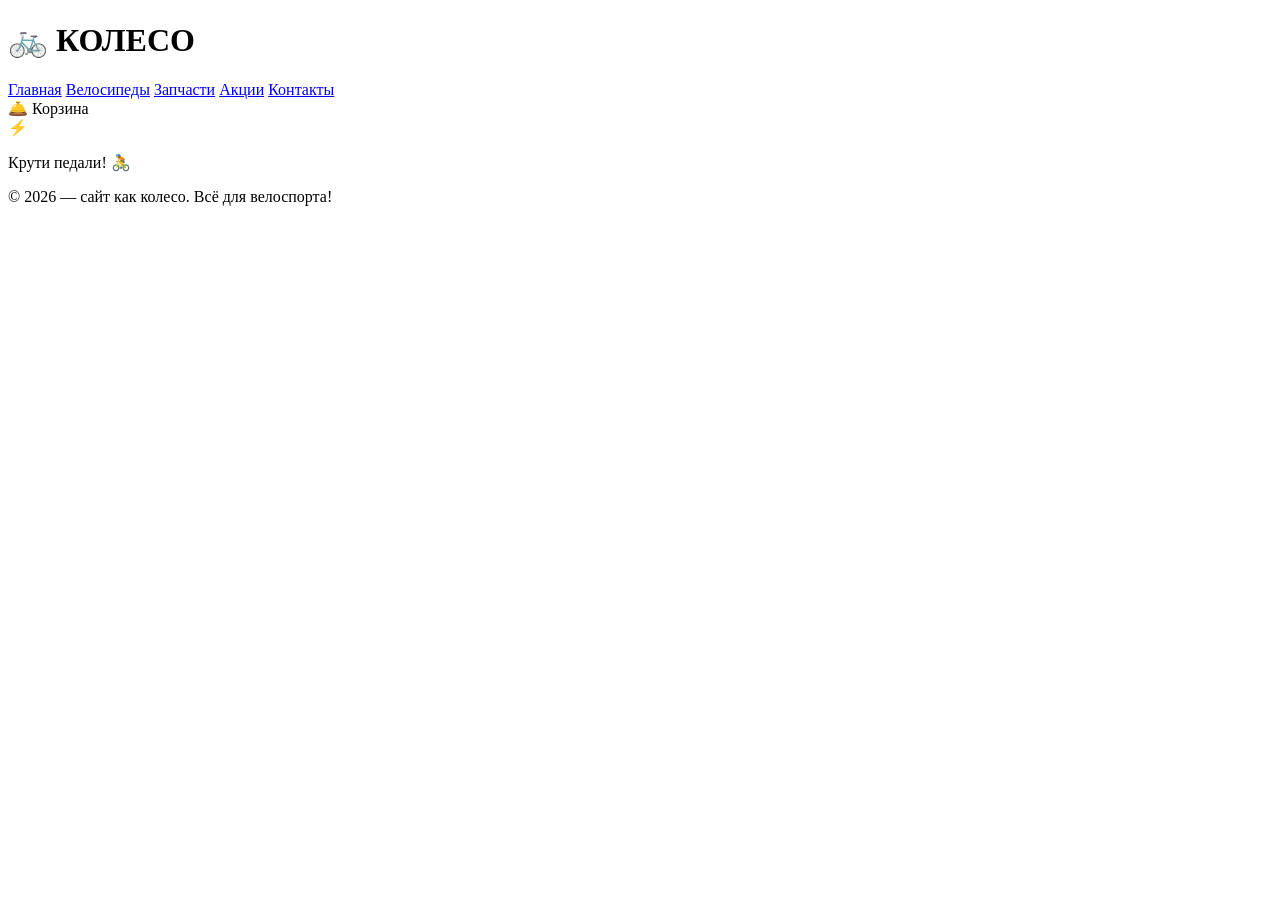
==== index.html @ 3a51c3da "Create index.html" ====
<!DOCTYPE html>
<html lang="ru">
<head>
    <meta charset="UTF-8" />
    <meta name="viewport" content="width=device-width, initial-scale=1.0" />
    <title>Колесо — велосипедный магазин</title>
    <link rel="stylesheet" href="style.css" />
</head>
<body>
    <div class="bike-frame">
        <div class="frame-content">
            <!-- Руль / навигация -->
            <header class="handlebar">
                <h1 class="brand">🚲 КОЛЕСО</h1>
                <nav class="nav-spokes">
                    <a href="#">Главная</a>
                    <a href="#">Велосипеды</a>
                    <a href="#">Запчасти</a>
                    <a href="#">Акции</a>
                    <a href="#">Контакты</a>
                </nav>
                <div class="cart-bell">🛎️ Корзина</div>
            </header>

            <!-- Витрина: колесо + товары -->
            <section class="wheel-showcase">
                <div class="wheel-visual">
                    <div class="tire">
                        <div class="rim">
                            <div class="hub">⚡</div>
                            <div class="spoke s1"></div>
                            <div class="spoke s2"></div>
                            <div class="spoke s3"></div>
                            <div class="spoke s4"></div>
                            <div class="spoke s5"></div>
                            <div class="spoke s6"></div>
                            <div class="spoke s7"></div>
                            <div class="spoke s8"></div>
                        </div>
                    </div>
                    <p class="wheel-hint">Крути педали! 🚴</p>
                </div>

                <div class="product-list" id="productList">
                    <!-- Товары загружаются из JS -->
                </div>
            </section>

            <!-- Педали / футер -->
            <footer class="pedal">
                <p>© 2026 — сайт как колесо. Всё для велоспорта!</p>
            </footer>
        </div>
    </div>

    <script src="script.js"></script>
</body>
</html>
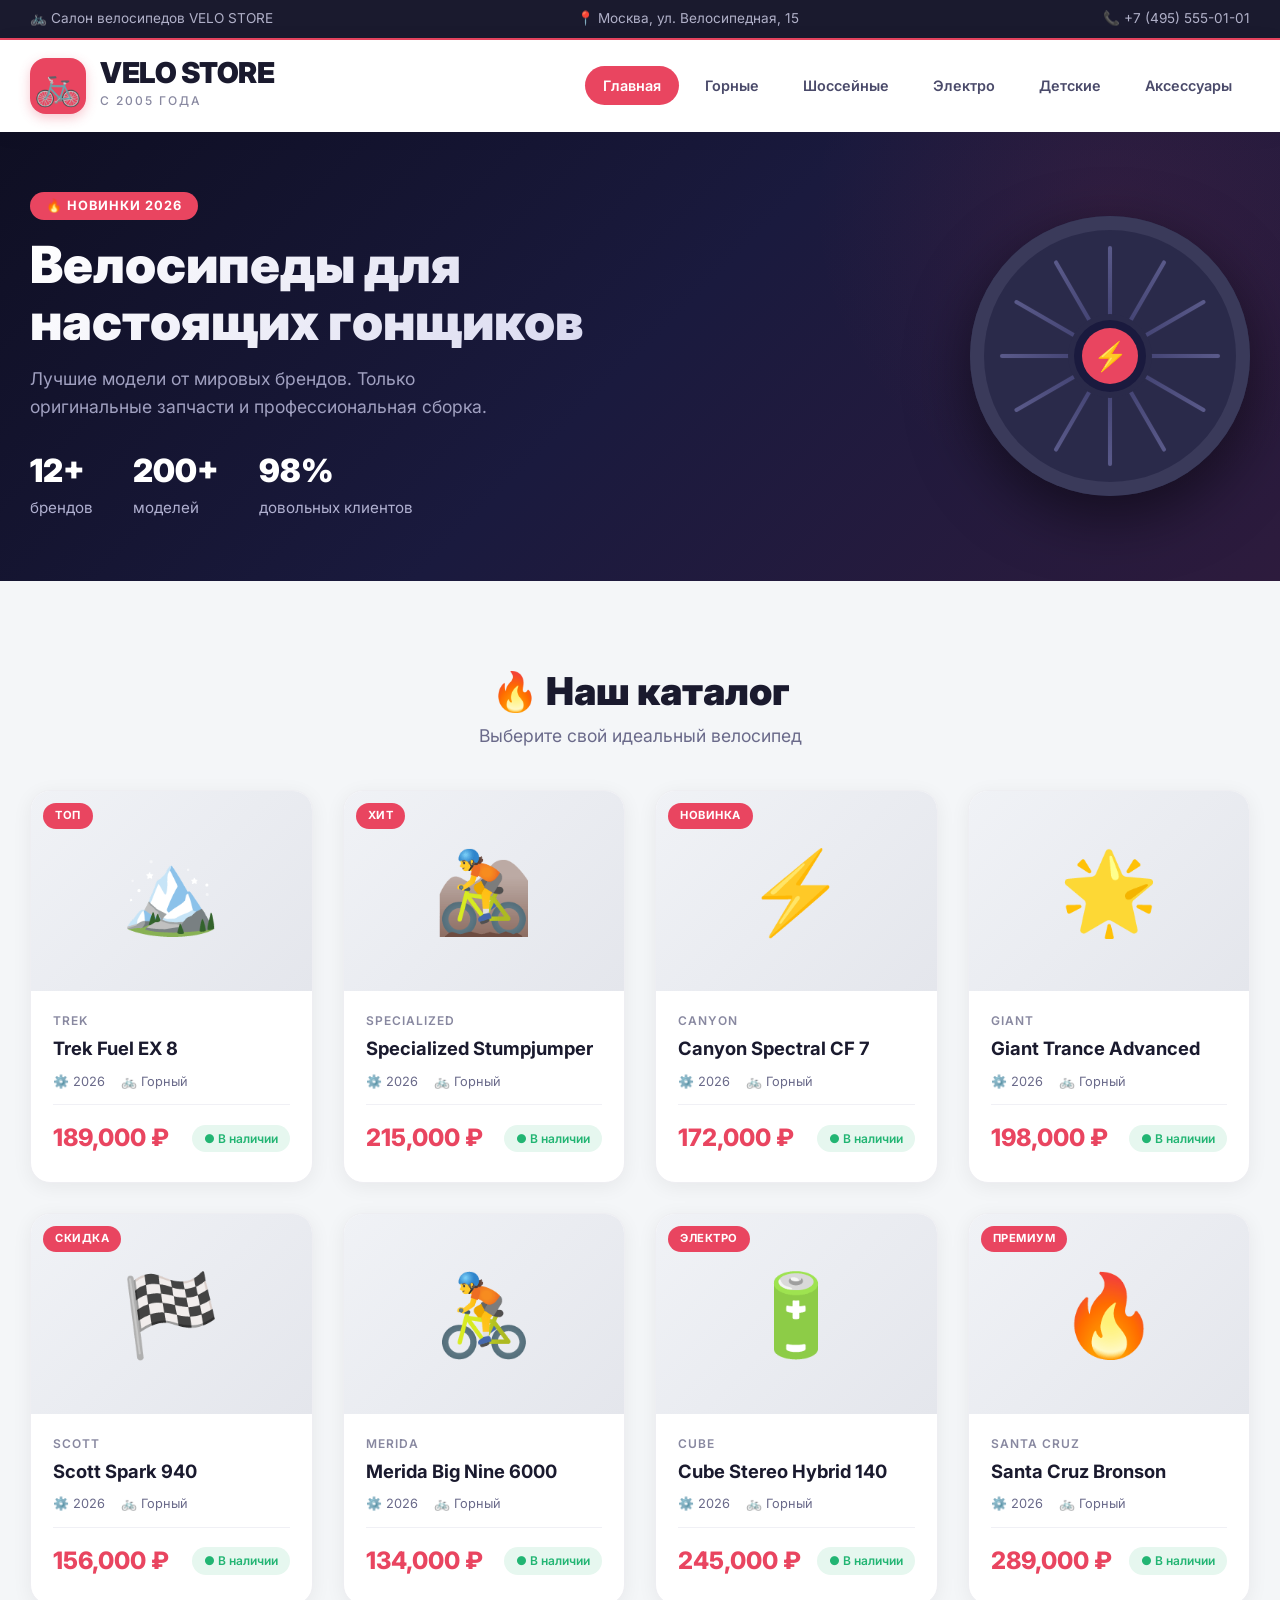
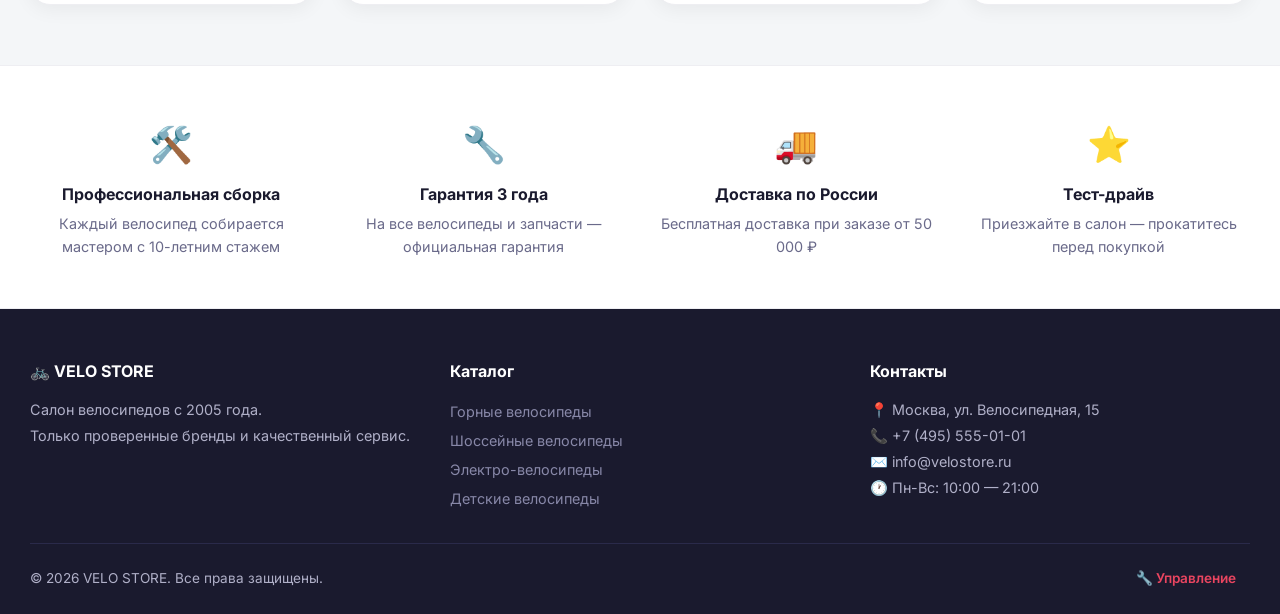
==== commit 5b0f5e5f: "Update index.html" ====
--- a/index.html
+++ b/index.html
@@ -3,55 +3,150 @@
 <head>
     <meta charset="UTF-8" />
     <meta name="viewport" content="width=device-width, initial-scale=1.0" />
-    <title>Колесо — велосипедный магазин</title>
+    <title>VELO STORE — велосипедный салон</title>
     <link rel="stylesheet" href="style.css" />
+    <link href="https://fonts.googleapis.com/css2?family=Inter:wght@400;600;700;800;900&display=swap" rel="stylesheet" />
 </head>
 <body>
-    <div class="bike-frame">
-        <div class="frame-content">
-            <!-- Руль / навигация -->
-            <header class="handlebar">
-                <h1 class="brand">🚲 КОЛЕСО</h1>
-                <nav class="nav-spokes">
-                    <a href="#">Главная</a>
-                    <a href="#">Велосипеды</a>
-                    <a href="#">Запчасти</a>
-                    <a href="#">Акции</a>
-                    <a href="#">Контакты</a>
+    <!-- Верхняя планка -->
+    <div class="top-bar">
+        <div class="container">
+            <span>🚲 Салон велосипедов VELO STORE</span>
+            <span>📍 Москва, ул. Велосипедная, 15</span>
+            <span>📞 +7 (495) 555-01-01</span>
+        </div>
+    </div>
+
+    <!-- Шапка -->
+    <header class="main-header">
+        <div class="container">
+            <div class="header-content">
+                <div class="logo">
+                    <div class="logo-icon">🚲</div>
+                    <div>
+                        <h1>VELO STORE</h1>
+                        <span class="logo-sub">с 2005 года</span>
+                    </div>
+                </div>
+                <nav class="main-nav">
+                    <a href="#" class="active">Главная</a>
+                    <a href="#">Горные</a>
+                    <a href="#">Шоссейные</a>
+                    <a href="#">Электро</a>
+                    <a href="#">Детские</a>
+                    <a href="#">Аксессуары</a>
                 </nav>
-                <div class="cart-bell">🛎️ Корзина</div>
-            </header>
+            </div>
+        </div>
+    </header>
 
-            <!-- Витрина: колесо + товары -->
-            <section class="wheel-showcase">
-                <div class="wheel-visual">
-                    <div class="tire">
-                        <div class="rim">
-                            <div class="hub">⚡</div>
-                            <div class="spoke s1"></div>
-                            <div class="spoke s2"></div>
-                            <div class="spoke s3"></div>
-                            <div class="spoke s4"></div>
-                            <div class="spoke s5"></div>
-                            <div class="spoke s6"></div>
-                            <div class="spoke s7"></div>
-                            <div class="spoke s8"></div>
+    <!-- Баннер-колесо -->
+    <section class="hero-banner">
+        <div class="container">
+            <div class="hero-content">
+                <div class="hero-text">
+                    <span class="hero-badge">🔥 Новинки 2026</span>
+                    <h2>Велосипеды для<br />настоящих гонщиков</h2>
+                    <p>Лучшие модели от мировых брендов. Только оригинальные запчасти и профессиональная сборка.</p>
+                    <div class="hero-stats">
+                        <div><strong>12+</strong> брендов</div>
+                        <div><strong>200+</strong> моделей</div>
+                        <div><strong>98%</strong> довольных клиентов</div>
+                    </div>
+                </div>
+                <div class="hero-wheel">
+                    <div class="big-wheel">
+                        <div class="wheel-rim">
+                            <div class="wheel-hub">⚡</div>
+                            <div class="spoke w1"></div>
+                            <div class="spoke w2"></div>
+                            <div class="spoke w3"></div>
+                            <div class="spoke w4"></div>
+                            <div class="spoke w5"></div>
+                            <div class="spoke w6"></div>
+                            <div class="spoke w7"></div>
+                            <div class="spoke w8"></div>
+                            <div class="spoke w9"></div>
+                            <div class="spoke w10"></div>
+                            <div class="spoke w11"></div>
+                            <div class="spoke w12"></div>
                         </div>
                     </div>
-                    <p class="wheel-hint">Крути педали! 🚴</p>
                 </div>
+            </div>
+        </div>
+    </section>
 
-                <div class="product-list" id="productList">
-                    <!-- Товары загружаются из JS -->
+    <!-- Каталог товаров -->
+    <section class="catalog">
+        <div class="container">
+            <div class="section-header">
+                <h2>🔥 Наш каталог</h2>
+                <p>Выберите свой идеальный велосипед</p>
+            </div>
+            <div class="product-grid" id="productList">
+                <!-- Товары загружаются из JS -->
+            </div>
+        </div>
+    </section>
+
+    <!-- Преимущества -->
+    <section class="features">
+        <div class="container">
+            <div class="features-grid">
+                <div class="feature-item">
+                    <div class="feature-icon">🛠️</div>
+                    <h4>Профессиональная сборка</h4>
+                    <p>Каждый велосипед собирается мастером с 10-летним стажем</p>
                 </div>
-            </section>
+                <div class="feature-item">
+                    <div class="feature-icon">🔧</div>
+                    <h4>Гарантия 3 года</h4>
+                    <p>На все велосипеды и запчасти — официальная гарантия</p>
+                </div>
+                <div class="feature-item">
+                    <div class="feature-icon">🚚</div>
+                    <h4>Доставка по России</h4>
+                    <p>Бесплатная доставка при заказе от 50 000 ₽</p>
+                </div>
+                <div class="feature-item">
+                    <div class="feature-icon">⭐</div>
+                    <h4>Тест-драйв</h4>
+                    <p>Приезжайте в салон — прокатитесь перед покупкой</p>
+                </div>
+            </div>
+        </div>
+    </section>
 
-            <!-- Педали / футер -->
-            <footer class="pedal">
-                <p>© 2026 — сайт как колесо. Всё для велоспорта!</p>
-            </footer>
+    <!-- Подвал -->
+    <footer class="main-footer">
+        <div class="container">
+            <div class="footer-grid">
+                <div>
+                    <h4>🚲 VELO STORE</h4>
+                    <p>Салон велосипедов с 2005 года.<br />Только проверенные бренды и качественный сервис.</p>
+                </div>
+                <div>
+                    <h4>Каталог</h4>
+                    <a href="#">Горные велосипеды</a>
+                    <a href="#">Шоссейные велосипеды</a>
+                    <a href="#">Электро-велосипеды</a>
+                    <a href="#">Детские велосипеды</a>
+                </div>
+                <div>
+                    <h4>Контакты</h4>
+                    <p>📍 Москва, ул. Велосипедная, 15</p>
+                    <p>📞 +7 (495) 555-01-01</p>
+                    <p>✉️ info@velostore.ru</p>
+                    <p>🕐 Пн-Вс: 10:00 — 21:00</p>
+                </div>
+            </div>
+            <div class="footer-bottom">
+                <p>© 2026 VELO STORE. Все права защищены.</p>
+                <span class="footer-admin" id="adminLink">🔧 Управление</span>
+            </div>
         </div>
-    </div>
+    </footer>
 
     <script src="script.js"></script>
 </body>
--- a/style.css
+++ b/style.css
@@ -0,0 +1,563 @@
+/* style.css — реалистичный дизайн велосипедного салона */
+* {
+    margin: 0;
+    padding: 0;
+    box-sizing: border-box;
+}
+
+body {
+    font-family: 'Inter', -apple-system, BlinkMacSystemFont, sans-serif;
+    background: #f4f6f8;
+    color: #1a1a2e;
+    line-height: 1.6;
+}
+
+.container {
+    max-width: 1280px;
+    margin: 0 auto;
+    padding: 0 30px;
+}
+
+/* === Верхняя планка === */
+.top-bar {
+    background: #1a1a2e;
+    color: #b0b0c8;
+    font-size: 0.85rem;
+    padding: 8px 0;
+    border-bottom: 2px solid #e94560;
+}
+
+.top-bar .container {
+    display: flex;
+    justify-content: space-between;
+    flex-wrap: wrap;
+    gap: 10px;
+}
+
+.top-bar span {
+    display: flex;
+    align-items: center;
+    gap: 6px;
+}
+
+/* === Шапка === */
+.main-header {
+    background: #ffffff;
+    box-shadow: 0 2px 20px rgba(0,0,0,0.06);
+    padding: 18px 0;
+    position: sticky;
+    top: 0;
+    z-index: 100;
+}
+
+.header-content {
+    display: flex;
+    justify-content: space-between;
+    align-items: center;
+    flex-wrap: wrap;
+    gap: 20px;
+}
+
+.logo {
+    display: flex;
+    align-items: center;
+    gap: 14px;
+}
+
+.logo-icon {
+    font-size: 2.4rem;
+    background: #e94560;
+    color: white;
+    width: 56px;
+    height: 56px;
+    border-radius: 16px;
+    display: flex;
+    align-items: center;
+    justify-content: center;
+    box-shadow: 0 4px 12px rgba(233, 69, 96, 0.3);
+}
+
+.logo h1 {
+    font-size: 1.8rem;
+    font-weight: 900;
+    letter-spacing: -0.5px;
+    color: #1a1a2e;
+    line-height: 1;
+}
+
+.logo-sub {
+    font-size: 0.75rem;
+    color: #8888a0;
+    font-weight: 500;
+    letter-spacing: 2px;
+    text-transform: uppercase;
+}
+
+.main-nav {
+    display: flex;
+    gap: 8px;
+    flex-wrap: wrap;
+}
+
+.main-nav a {
+    text-decoration: none;
+    color: #4a4a6a;
+    font-weight: 600;
+    font-size: 0.9rem;
+    padding: 8px 18px;
+    border-radius: 30px;
+    transition: all 0.2s;
+}
+
+.main-nav a:hover {
+    background: #f0f0f5;
+    color: #e94560;
+}
+
+.main-nav a.active {
+    background: #e94560;
+    color: white;
+}
+
+/* === Баннер-колесо === */
+.hero-banner {
+    background: linear-gradient(135deg, #0f0f23 0%, #1a1a3e 50%, #2d1b3d 100%);
+    padding: 60px 0;
+    margin-bottom: 20px;
+    position: relative;
+    overflow: hidden;
+}
+
+.hero-banner::before {
+    content: '';
+    position: absolute;
+    top: -50%;
+    right: -10%;
+    width: 600px;
+    height: 600px;
+    border-radius: 50%;
+    background: radial-gradient(circle, rgba(233,69,96,0.08) 0%, transparent 70%);
+}
+
+.hero-content {
+    display: flex;
+    align-items: center;
+    gap: 50px;
+    position: relative;
+    z-index: 2;
+}
+
+.hero-text {
+    flex: 1;
+    color: white;
+}
+
+.hero-badge {
+    display: inline-block;
+    background: #e94560;
+    padding: 4px 16px;
+    border-radius: 30px;
+    font-size: 0.8rem;
+    font-weight: 700;
+    text-transform: uppercase;
+    letter-spacing: 1px;
+    margin-bottom: 16px;
+}
+
+.hero-text h2 {
+    font-size: 3.2rem;
+    font-weight: 900;
+    line-height: 1.1;
+    margin-bottom: 16px;
+    background: linear-gradient(135deg, #ffffff 0%, #c8c8e8 100%);
+    -webkit-background-clip: text;
+    -webkit-text-fill-color: transparent;
+}
+
+.hero-text p {
+    font-size: 1.1rem;
+    color: #a0a0c0;
+    max-width: 500px;
+    margin-bottom: 24px;
+}
+
+.hero-stats {
+    display: flex;
+    gap: 40px;
+}
+
+.hero-stats div {
+    font-size: 0.95rem;
+    color: #b0b0d0;
+}
+
+.hero-stats strong {
+    display: block;
+    font-size: 2rem;
+    color: white;
+    font-weight: 900;
+}
+
+/* === Большое колесо === */
+.hero-wheel {
+    flex-shrink: 0;
+}
+
+.big-wheel {
+    width: 280px;
+    height: 280px;
+}
+
+.wheel-rim {
+    width: 280px;
+    height: 280px;
+    border-radius: 50%;
+    background: #2a2a4a;
+    box-shadow: inset 0 0 0 14px #3a3a5a, 0 20px 60px rgba(0,0,0,0.5);
+    display: flex;
+    align-items: center;
+    justify-content: center;
+    position: relative;
+    animation: wheelSpin 25s linear infinite;
+}
+
+@keyframes wheelSpin {
+    0% { transform: rotate(0deg); }
+    100% { transform: rotate(360deg); }
+}
+
+.wheel-hub {
+    width: 56px;
+    height: 56px;
+    background: #e94560;
+    border-radius: 50%;
+    display: flex;
+    align-items: center;
+    justify-content: center;
+    font-size: 28px;
+    box-shadow: 0 0 0 8px #1a1a3e, 0 0 0 14px #2a2a4a;
+    z-index: 5;
+    animation: hubGlow 2s ease-in-out infinite alternate;
+}
+
+@keyframes hubGlow {
+    0% { box-shadow: 0 0 0 8px #1a1a3e, 0 0 0 14px #2a2a4a, 0 0 30px rgba(233,69,96,0.3); }
+    100% { box-shadow: 0 0 0 8px #1a1a3e, 0 0 0 14px #2a2a4a, 0 0 60px rgba(233,69,96,0.6); }
+}
+
+.spoke {
+    position: absolute;
+    width: 4px;
+    height: 110px;
+    background: linear-gradient(to bottom, #5a5a8a, #3a3a6a);
+    border-radius: 4px;
+    transform-origin: center;
+    box-shadow: 0 0 2px rgba(255,255,255,0.05);
+}
+
+.w1 { transform: rotate(0deg) translateY(-55px); }
+.w2 { transform: rotate(30deg) translateY(-55px); }
+.w3 { transform: rotate(60deg) translateY(-55px); }
+.w4 { transform: rotate(90deg) translateY(-55px); }
+.w5 { transform: rotate(120deg) translateY(-55px); }
+.w6 { transform: rotate(150deg) translateY(-55px); }
+.w7 { transform: rotate(180deg) translateY(-55px); }
+.w8 { transform: rotate(210deg) translateY(-55px); }
+.w9 { transform: rotate(240deg) translateY(-55px); }
+.w10 { transform: rotate(270deg) translateY(-55px); }
+.w11 { transform: rotate(300deg) translateY(-55px); }
+.w12 { transform: rotate(330deg) translateY(-55px); }
+
+/* === Каталог === */
+.catalog {
+    padding: 60px 0;
+}
+
+.section-header {
+    text-align: center;
+    margin-bottom: 40px;
+}
+
+.section-header h2 {
+    font-size: 2.4rem;
+    font-weight: 900;
+    color: #1a1a2e;
+}
+
+.section-header p {
+    color: #6a6a8a;
+    font-size: 1.1rem;
+}
+
+.product-grid {
+    display: grid;
+    grid-template-columns: repeat(auto-fill, minmax(280px, 1fr));
+    gap: 30px;
+}
+
+.product-card {
+    background: white;
+    border-radius: 20px;
+    overflow: hidden;
+    box-shadow: 0 4px 20px rgba(0,0,0,0.06);
+    transition: all 0.3s ease;
+    border: 1px solid #eeeef2;
+}
+
+.product-card:hover {
+    transform: translateY(-6px);
+    box-shadow: 0 12px 40px rgba(0,0,0,0.1);
+    border-color: #e94560;
+}
+
+.product-image {
+    height: 200px;
+    background: linear-gradient(135deg, #f0f2f6 0%, #e4e6ec 100%);
+    display: flex;
+    align-items: center;
+    justify-content: center;
+    font-size: 5rem;
+    position: relative;
+}
+
+.product-badge {
+    position: absolute;
+    top: 12px;
+    left: 12px;
+    background: #e94560;
+    color: white;
+    font-size: 0.7rem;
+    font-weight: 700;
+    padding: 4px 12px;
+    border-radius: 30px;
+    text-transform: uppercase;
+    letter-spacing: 0.5px;
+}
+
+.product-info {
+    padding: 20px 22px 24px;
+}
+
+.product-info .brand {
+    font-size: 0.75rem;
+    color: #8888a0;
+    text-transform: uppercase;
+    letter-spacing: 1px;
+    font-weight: 600;
+}
+
+.product-info h3 {
+    font-size: 1.15rem;
+    font-weight: 700;
+    margin: 4px 0 8px;
+    color: #1a1a2e;
+}
+
+.product-info .specs {
+    display: flex;
+    gap: 16px;
+    font-size: 0.8rem;
+    color: #6a6a8a;
+    margin-bottom: 12px;
+}
+
+.product-info .specs span {
+    display: flex;
+    align-items: center;
+    gap: 4px;
+}
+
+.product-price-row {
+    display: flex;
+    justify-content: space-between;
+    align-items: center;
+    border-top: 1px solid #f0f0f5;
+    padding-top: 14px;
+}
+
+.product-price {
+    font-size: 1.5rem;
+    font-weight: 800;
+    color: #e94560;
+}
+
+.product-price small {
+    font-size: 0.85rem;
+    font-weight: 400;
+    color: #8888a0;
+}
+
+.product-status {
+    font-size: 0.75rem;
+    color: #22b573;
+    font-weight: 600;
+    background: #e6f7ef;
+    padding: 4px 12px;
+    border-radius: 30px;
+}
+
+/* === Преимущества === */
+.features {
+    background: white;
+    padding: 50px 0;
+    border-top: 1px solid #eeeef2;
+    border-bottom: 1px solid #eeeef2;
+}
+
+.features-grid {
+    display: grid;
+    grid-template-columns: repeat(auto-fit, minmax(200px, 1fr));
+    gap: 30px;
+}
+
+.feature-item {
+    text-align: center;
+}
+
+.feature-icon {
+    font-size: 2.2rem;
+    margin-bottom: 10px;
+}
+
+.feature-item h4 {
+    font-weight: 700;
+    color: #1a1a2e;
+    margin-bottom: 4px;
+}
+
+.feature-item p {
+    font-size: 0.9rem;
+    color: #6a6a8a;
+}
+
+/* === Подвал === */
+.main-footer {
+    background: #1a1a2e;
+    color: #b0b0c8;
+    padding: 50px 0 20px;
+}
+
+.footer-grid {
+    display: grid;
+    grid-template-columns: repeat(auto-fit, minmax(200px, 1fr));
+    gap: 40px;
+    margin-bottom: 30px;
+}
+
+.footer-grid h4 {
+    color: white;
+    font-weight: 700;
+    margin-bottom: 12px;
+}
+
+.footer-grid a {
+    display: block;
+    color: #8888a8;
+    text-decoration: none;
+    font-size: 0.9rem;
+    padding: 3px 0;
+    transition: 0.2s;
+}
+
+.footer-grid a:hover {
+    color: #e94560;
+}
+
+.footer-grid p {
+    font-size: 0.9rem;
+    line-height: 1.8;
+}
+
+.footer-bottom {
+    border-top: 1px solid #2a2a4a;
+    padding-top: 20px;
+    display: flex;
+    justify-content: space-between;
+    align-items: center;
+    flex-wrap: wrap;
+    gap: 12px;
+    font-size: 0.85rem;
+}
+
+.footer-admin {
+    color: #e94560;
+    cursor: pointer;
+    font-weight: 600;
+    padding: 4px 14px;
+    border-radius: 30px;
+    transition: 0.2s;
+}
+
+.footer-admin:hover {
+    background: #2a2a4a;
+}
+
+/* === Адаптив === */
+@media (max-width: 768px) {
+    .hero-content {
+        flex-direction: column;
+        text-align: center;
+    }
+    .hero-text h2 {
+        font-size: 2.2rem;
+    }
+    .hero-stats {
+        justify-content: center;
+    }
+    .big-wheel {
+        width: 200px;
+        height: 200px;
+    }
+    .wheel-rim {
+        width: 200px;
+        height: 200px;
+    }
+    .spoke {
+        height: 78px;
+    }
+    .w1, .w2, .w3, .w4, .w5, .w6, .w7, .w8, .w9, .w10, .w11, .w12 {
+        transform-origin: center;
+    }
+    .w1 { transform: rotate(0deg) translateY(-39px); }
+    .w2 { transform: rotate(30deg) translateY(-39px); }
+    .w3 { transform: rotate(60deg) translateY(-39px); }
+    .w4 { transform: rotate(90deg) translateY(-39px); }
+    .w5 { transform: rotate(120deg) translateY(-39px); }
+    .w6 { transform: rotate(150deg) translateY(-39px); }
+    .w7 { transform: rotate(180deg) translateY(-39px); }
+    .w8 { transform: rotate(210deg) translateY(-39px); }
+    .w9 { transform: rotate(240deg) translateY(-39px); }
+    .w10 { transform: rotate(270deg) translateY(-39px); }
+    .w11 { transform: rotate(300deg) translateY(-39px); }
+    .w12 { transform: rotate(330deg) translateY(-39px); }
+    .wheel-hub {
+        width: 42px;
+        height: 42px;
+        font-size: 20px;
+    }
+    .header-content {
+        flex-direction: column;
+        align-items: stretch;
+        gap: 12px;
+    }
+    .main-nav {
+        justify-content: center;
+    }
+    .top-bar .container {
+        justify-content: center;
+        text-align: center;
+        font-size: 0.75rem;
+    }
+    .product-grid {
+        grid-template-columns: repeat(auto-fill, minmax(200px, 1fr));
+        gap: 16px;
+    }
+    .footer-grid {
+        grid-template-columns: 1fr;
+        text-align: center;
+    }
+    .footer-bottom {
+        justify-content: center;
+        text-align: center;
+    }
+}
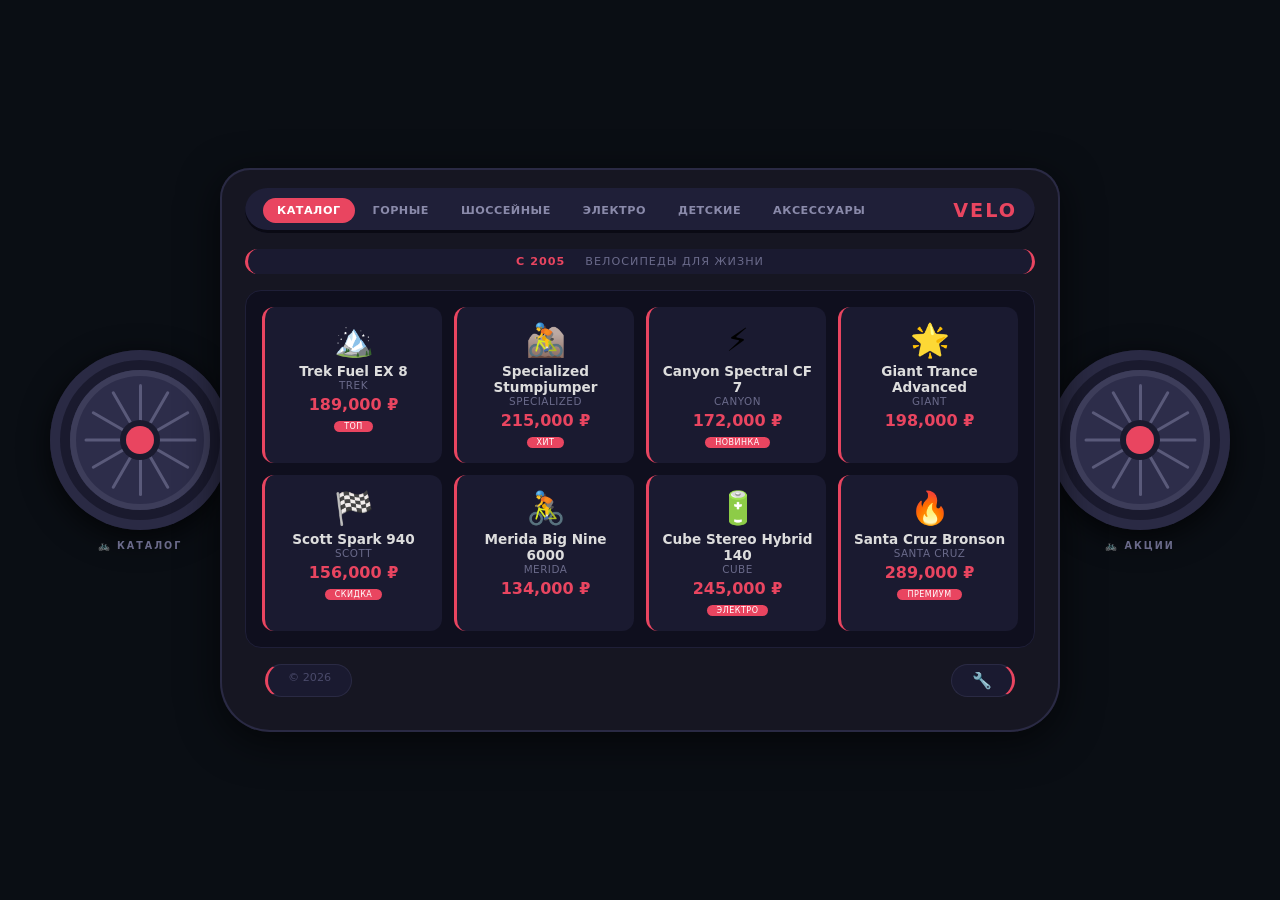
==== commit 1250fd1f: "Update index.html" ====
--- a/index.html
+++ b/index.html
@@ -3,150 +3,100 @@
 <head>
     <meta charset="UTF-8" />
     <meta name="viewport" content="width=device-width, initial-scale=1.0" />
-    <title>VELO STORE — велосипедный салон</title>
+    <title>Велосипед-сайт</title>
     <link rel="stylesheet" href="style.css" />
-    <link href="https://fonts.googleapis.com/css2?family=Inter:wght@400;600;700;800;900&display=swap" rel="stylesheet" />
 </head>
 <body>
-    <!-- Верхняя планка -->
-    <div class="top-bar">
-        <div class="container">
-            <span>🚲 Салон велосипедов VELO STORE</span>
-            <span>📍 Москва, ул. Велосипедная, 15</span>
-            <span>📞 +7 (495) 555-01-01</span>
-        </div>
-    </div>
 
-    <!-- Шапка -->
-    <header class="main-header">
-        <div class="container">
-            <div class="header-content">
-                <div class="logo">
-                    <div class="logo-icon">🚲</div>
-                    <div>
-                        <h1>VELO STORE</h1>
-                        <span class="logo-sub">с 2005 года</span>
-                    </div>
-                </div>
-                <nav class="main-nav">
-                    <a href="#" class="active">Главная</a>
-                    <a href="#">Горные</a>
-                    <a href="#">Шоссейные</a>
-                    <a href="#">Электро</a>
-                    <a href="#">Детские</a>
-                    <a href="#">Аксессуары</a>
-                </nav>
-            </div>
-        </div>
-    </header>
+    <!-- ВЕСЬ САЙТ — ЭТО ВЕЛОСИПЕД -->
+    <div class="bicycle">
 
-    <!-- Баннер-колесо -->
-    <section class="hero-banner">
-        <div class="container">
-            <div class="hero-content">
-                <div class="hero-text">
-                    <span class="hero-badge">🔥 Новинки 2026</span>
-                    <h2>Велосипеды для<br />настоящих гонщиков</h2>
-                    <p>Лучшие модели от мировых брендов. Только оригинальные запчасти и профессиональная сборка.</p>
-                    <div class="hero-stats">
-                        <div><strong>12+</strong> брендов</div>
-                        <div><strong>200+</strong> моделей</div>
-                        <div><strong>98%</strong> довольных клиентов</div>
-                    </div>
-                </div>
-                <div class="hero-wheel">
-                    <div class="big-wheel">
-                        <div class="wheel-rim">
-                            <div class="wheel-hub">⚡</div>
-                            <div class="spoke w1"></div>
-                            <div class="spoke w2"></div>
-                            <div class="spoke w3"></div>
-                            <div class="spoke w4"></div>
-                            <div class="spoke w5"></div>
-                            <div class="spoke w6"></div>
-                            <div class="spoke w7"></div>
-                            <div class="spoke w8"></div>
-                            <div class="spoke w9"></div>
-                            <div class="spoke w10"></div>
-                            <div class="spoke w11"></div>
-                            <div class="spoke w12"></div>
-                        </div>
-                    </div>
+        <!-- === ПЕРЕДНЕЕ КОЛЕСО === -->
+        <div class="front-wheel">
+            <div class="tire">
+                <div class="rim">
+                    <div class="hub"></div>
+                    <div class="spoke s1"></div>
+                    <div class="spoke s2"></div>
+                    <div class="spoke s3"></div>
+                    <div class="spoke s4"></div>
+                    <div class="spoke s5"></div>
+                    <div class="spoke s6"></div>
+                    <div class="spoke s7"></div>
+                    <div class="spoke s8"></div>
+                    <div class="spoke s9"></div>
+                    <div class="spoke s10"></div>
+                    <div class="spoke s11"></div>
+                    <div class="spoke s12"></div>
                 </div>
             </div>
+            <div class="wheel-label">🚲 КАТАЛОГ</div>
         </div>
-    </section>
 
-    <!-- Каталог товаров -->
-    <section class="catalog">
-        <div class="container">
-            <div class="section-header">
-                <h2>🔥 Наш каталог</h2>
-                <p>Выберите свой идеальный велосипед</p>
+        <!-- === РАМА === -->
+        <div class="frame">
+
+            <!-- Руль (навигация) -->
+            <div class="handlebar">
+                <div class="nav-links">
+                    <a href="#" class="active" data-page="catalog">Каталог</a>
+                    <a href="#" data-page="mountain">Горные</a>
+                    <a href="#" data-page="road">Шоссейные</a>
+                    <a href="#" data-page="electric">Электро</a>
+                    <a href="#" data-page="kids">Детские</a>
+                    <a href="#" data-page="accessories">Аксессуары</a>
+                </div>
+                <div class="brand-name">VELO</div>
             </div>
-            <div class="product-grid" id="productList">
-                <!-- Товары загружаются из JS -->
-            </div>
-        </div>
-    </section>
 
-    <!-- Преимущества -->
-    <section class="features">
-        <div class="container">
-            <div class="features-grid">
-                <div class="feature-item">
-                    <div class="feature-icon">🛠️</div>
-                    <h4>Профессиональная сборка</h4>
-                    <p>Каждый велосипед собирается мастером с 10-летним стажем</p>
-                </div>
-                <div class="feature-item">
-                    <div class="feature-icon">🔧</div>
-                    <h4>Гарантия 3 года</h4>
-                    <p>На все велосипеды и запчасти — официальная гарантия</p>
-                </div>
-                <div class="feature-item">
-                    <div class="feature-icon">🚚</div>
-                    <h4>Доставка по России</h4>
-                    <p>Бесплатная доставка при заказе от 50 000 ₽</p>
-                </div>
-                <div class="feature-item">
-                    <div class="feature-icon">⭐</div>
-                    <h4>Тест-драйв</h4>
-                    <p>Приезжайте в салон — прокатитесь перед покупкой</p>
+            <!-- Седло (информация) -->
+            <div class="saddle">
+                <div class="saddle-text">
+                    <span class="year">с 2005</span>
+                    <span class="slogan">велосипеды для жизни</span>
                 </div>
             </div>
-        </div>
-    </section>
 
-    <!-- Подвал -->
-    <footer class="main-footer">
-        <div class="container">
-            <div class="footer-grid">
-                <div>
-                    <h4>🚲 VELO STORE</h4>
-                    <p>Салон велосипедов с 2005 года.<br />Только проверенные бренды и качественный сервис.</p>
+            <!-- Основное содержимое (рама) -->
+            <div class="frame-content" id="mainContent">
+                <!-- Товары загружаются через JS -->
+            </div>
+
+            <!-- Педали (футер) -->
+            <div class="pedals">
+                <div class="pedal left-pedal">
+                    <span>© 2026</span>
                 </div>
-                <div>
-                    <h4>Каталог</h4>
-                    <a href="#">Горные велосипеды</a>
-                    <a href="#">Шоссейные велосипеды</a>
-                    <a href="#">Электро-велосипеды</a>
-                    <a href="#">Детские велосипеды</a>
-                </div>
-                <div>
-                    <h4>Контакты</h4>
-                    <p>📍 Москва, ул. Велосипедная, 15</p>
-                    <p>📞 +7 (495) 555-01-01</p>
-                    <p>✉️ info@velostore.ru</p>
-                    <p>🕐 Пн-Вс: 10:00 — 21:00</p>
+                <div class="pedal right-pedal">
+                    <span class="admin-trigger" id="adminLink">🔧</span>
                 </div>
             </div>
-            <div class="footer-bottom">
-                <p>© 2026 VELO STORE. Все права защищены.</p>
-                <span class="footer-admin" id="adminLink">🔧 Управление</span>
+
+        </div>
+
+        <!-- === ЗАДНЕЕ КОЛЕСО === -->
+        <div class="rear-wheel">
+            <div class="tire">
+                <div class="rim">
+                    <div class="hub"></div>
+                    <div class="spoke s1"></div>
+                    <div class="spoke s2"></div>
+                    <div class="spoke s3"></div>
+                    <div class="spoke s4"></div>
+                    <div class="spoke s5"></div>
+                    <div class="spoke s6"></div>
+                    <div class="spoke s7"></div>
+                    <div class="spoke s8"></div>
+                    <div class="spoke s9"></div>
+                    <div class="spoke s10"></div>
+                    <div class="spoke s11"></div>
+                    <div class="spoke s12"></div>
+                </div>
             </div>
+            <div class="wheel-label">🚲 АКЦИИ</div>
         </div>
-    </footer>
+
+    </div>
 
     <script src="script.js"></script>
 </body>
--- a/style.css
+++ b/style.css
@@ -1,4 +1,4 @@
-/* style.css — реалистичный дизайн велосипедного салона */
+/* style.css — сайт в форме велосипеда */
 * {
     margin: 0;
     padding: 0;
@@ -6,558 +6,392 @@
 }
 
 body {
-    font-family: 'Inter', -apple-system, BlinkMacSystemFont, sans-serif;
-    background: #f4f6f8;
-    color: #1a1a2e;
-    line-height: 1.6;
-}
-
-.container {
-    max-width: 1280px;
-    margin: 0 auto;
-    padding: 0 30px;
-}
-
-/* === Верхняя планка === */
-.top-bar {
+    background: #0a0e14;
+    min-height: 100vh;
+    display: flex;
+    justify-content: center;
+    align-items: center;
+    font-family: 'Segoe UI', system-ui, sans-serif;
+    padding: 30px;
+}
+
+/* === ВЕЛОСИПЕД === */
+.bicycle {
+    display: flex;
+    align-items: center;
+    gap: 0;
+    max-width: 1200px;
+    width: 100%;
+    position: relative;
+    padding: 30px 10px;
+}
+
+/* === КОЛЁСА === */
+.front-wheel,
+.rear-wheel {
+    flex: 0 0 180px;
+    display: flex;
+    flex-direction: column;
+    align-items: center;
+}
+
+.tire {
+    width: 180px;
+    height: 180px;
+    border-radius: 50%;
     background: #1a1a2e;
-    color: #b0b0c8;
-    font-size: 0.85rem;
-    padding: 8px 0;
-    border-bottom: 2px solid #e94560;
-}
-
-.top-bar .container {
+    box-shadow: inset 0 0 0 10px #2a2a44, 0 8px 30px rgba(0,0,0,0.7);
+    display: flex;
+    align-items: center;
+    justify-content: center;
+    animation: spin 30s linear infinite;
+}
+
+@keyframes spin {
+    0% { transform: rotate(0deg); }
+    100% { transform: rotate(360deg); }
+}
+
+.rim {
+    width: 140px;
+    height: 140px;
+    border-radius: 50%;
+    background: #2d2d4a;
+    box-shadow: inset 0 0 0 6px #3d3d5a;
+    position: relative;
+    display: flex;
+    align-items: center;
+    justify-content: center;
+}
+
+.hub {
+    width: 28px;
+    height: 28px;
+    background: #e94560;
+    border-radius: 50%;
+    box-shadow: 0 0 0 6px #1a1a2e;
+    z-index: 5;
+}
+
+.spoke {
+    position: absolute;
+    width: 3px;
+    height: 56px;
+    background: #5a5a7a;
+    border-radius: 2px;
+    transform-origin: center;
+}
+
+.s1 { transform: rotate(0deg) translateY(-28px); }
+.s2 { transform: rotate(30deg) translateY(-28px); }
+.s3 { transform: rotate(60deg) translateY(-28px); }
+.s4 { transform: rotate(90deg) translateY(-28px); }
+.s5 { transform: rotate(120deg) translateY(-28px); }
+.s6 { transform: rotate(150deg) translateY(-28px); }
+.s7 { transform: rotate(180deg) translateY(-28px); }
+.s8 { transform: rotate(210deg) translateY(-28px); }
+.s9 { transform: rotate(240deg) translateY(-28px); }
+.s10 { transform: rotate(270deg) translateY(-28px); }
+.s11 { transform: rotate(300deg) translateY(-28px); }
+.s12 { transform: rotate(330deg) translateY(-28px); }
+
+.wheel-label {
+    color: #6a6a8a;
+    font-size: 0.6rem;
+    text-transform: uppercase;
+    letter-spacing: 2px;
+    margin-top: 10px;
+    font-weight: 600;
+}
+
+/* === РАМА === */
+.frame {
+    flex: 1;
+    background: #161622;
+    border-radius: 30px 30px 50px 50px;
+    padding: 20px 25px 35px;
+    margin: 0 -10px;
+    position: relative;
+    box-shadow: 
+        inset 0 0 0 2px #2a2a44,
+        0 10px 40px rgba(0,0,0,0.6);
+    min-height: 460px;
+    display: flex;
+    flex-direction: column;
+}
+
+/* Руль */
+.handlebar {
     display: flex;
     justify-content: space-between;
+    align-items: center;
+    background: #1f1f38;
+    padding: 10px 18px;
+    border-radius: 40px;
+    margin-bottom: 16px;
+    box-shadow: inset 0 -3px 0 #0a0a14;
+}
+
+.nav-links {
+    display: flex;
+    gap: 4px;
     flex-wrap: wrap;
-    gap: 10px;
-}
-
-.top-bar span {
-    display: flex;
-    align-items: center;
-    gap: 6px;
-}
-
-/* === Шапка === */
-.main-header {
-    background: #ffffff;
-    box-shadow: 0 2px 20px rgba(0,0,0,0.06);
-    padding: 18px 0;
-    position: sticky;
-    top: 0;
-    z-index: 100;
-}
-
-.header-content {
-    display: flex;
-    justify-content: space-between;
-    align-items: center;
-    flex-wrap: wrap;
-    gap: 20px;
-}
-
-.logo {
-    display: flex;
-    align-items: center;
-    gap: 14px;
-}
-
-.logo-icon {
-    font-size: 2.4rem;
+}
+
+.nav-links a {
+    color: #8a8aaa;
+    text-decoration: none;
+    font-size: 0.7rem;
+    font-weight: 600;
+    padding: 6px 14px;
+    border-radius: 30px;
+    transition: 0.2s;
+    text-transform: uppercase;
+    letter-spacing: 0.5px;
+}
+
+.nav-links a:hover {
+    background: #2a2a4a;
+    color: #ddd;
+}
+
+.nav-links a.active {
     background: #e94560;
     color: white;
-    width: 56px;
-    height: 56px;
+}
+
+.brand-name {
+    color: #e94560;
+    font-weight: 900;
+    font-size: 1.2rem;
+    letter-spacing: 2px;
+}
+
+/* Седло */
+.saddle {
+    background: #1a1a30;
+    padding: 6px 16px;
+    border-radius: 20px;
+    margin-bottom: 16px;
+    text-align: center;
+    border-left: 3px solid #e94560;
+    border-right: 3px solid #e94560;
+}
+
+.saddle-text {
+    display: flex;
+    justify-content: center;
+    gap: 20px;
+    font-size: 0.7rem;
+    color: #6a6a8a;
+    text-transform: uppercase;
+    letter-spacing: 1px;
+}
+
+.saddle-text .year {
+    color: #e94560;
+    font-weight: 700;
+}
+
+/* Содержимое рамы */
+.frame-content {
+    flex: 1;
+    background: #0f0f1e;
     border-radius: 16px;
-    display: flex;
-    align-items: center;
-    justify-content: center;
-    box-shadow: 0 4px 12px rgba(233, 69, 96, 0.3);
-}
-
-.logo h1 {
-    font-size: 1.8rem;
-    font-weight: 900;
-    letter-spacing: -0.5px;
-    color: #1a1a2e;
-    line-height: 1;
-}
-
-.logo-sub {
-    font-size: 0.75rem;
-    color: #8888a0;
-    font-weight: 500;
-    letter-spacing: 2px;
-    text-transform: uppercase;
-}
-
-.main-nav {
-    display: flex;
-    gap: 8px;
-    flex-wrap: wrap;
-}
-
-.main-nav a {
-    text-decoration: none;
-    color: #4a4a6a;
+    padding: 16px;
+    min-height: 220px;
+    overflow-y: auto;
+    border: 1px solid #1f1f38;
+}
+
+/* Товары внутри рамы */
+.product-grid {
+    display: grid;
+    grid-template-columns: repeat(auto-fill, minmax(160px, 1fr));
+    gap: 12px;
+}
+
+.product-card {
+    background: #1a1a30;
+    border-radius: 12px;
+    padding: 14px 12px;
+    text-align: center;
+    border-left: 3px solid #e94560;
+    transition: 0.2s;
+}
+
+.product-card:hover {
+    transform: scale(1.03);
+    background: #222242;
+}
+
+.product-card .emoji {
+    font-size: 2rem;
+    display: block;
+    margin-bottom: 4px;
+}
+
+.product-card .name {
+    color: #ddd;
     font-weight: 600;
-    font-size: 0.9rem;
-    padding: 8px 18px;
-    border-radius: 30px;
-    transition: all 0.2s;
-}
-
-.main-nav a:hover {
-    background: #f0f0f5;
+    font-size: 0.85rem;
+}
+
+.product-card .brand {
+    color: #6a6a8a;
+    font-size: 0.65rem;
+    text-transform: uppercase;
+    letter-spacing: 0.5px;
+}
+
+.product-card .price {
     color: #e94560;
-}
-
-.main-nav a.active {
+    font-weight: 700;
+    font-size: 1rem;
+    margin-top: 4px;
+}
+
+.product-card .badge {
+    display: inline-block;
+    font-size: 0.5rem;
     background: #e94560;
     color: white;
-}
-
-/* === Баннер-колесо === */
-.hero-banner {
-    background: linear-gradient(135deg, #0f0f23 0%, #1a1a3e 50%, #2d1b3d 100%);
-    padding: 60px 0;
-    margin-bottom: 20px;
-    position: relative;
-    overflow: hidden;
-}
-
-.hero-banner::before {
-    content: '';
-    position: absolute;
-    top: -50%;
-    right: -10%;
-    width: 600px;
-    height: 600px;
-    border-radius: 50%;
-    background: radial-gradient(circle, rgba(233,69,96,0.08) 0%, transparent 70%);
-}
-
-.hero-content {
-    display: flex;
-    align-items: center;
-    gap: 50px;
-    position: relative;
-    z-index: 2;
-}
-
-.hero-text {
-    flex: 1;
-    color: white;
-}
-
-.hero-badge {
-    display: inline-block;
-    background: #e94560;
-    padding: 4px 16px;
+    padding: 1px 10px;
     border-radius: 30px;
-    font-size: 0.8rem;
-    font-weight: 700;
-    text-transform: uppercase;
-    letter-spacing: 1px;
-    margin-bottom: 16px;
-}
-
-.hero-text h2 {
-    font-size: 3.2rem;
-    font-weight: 900;
-    line-height: 1.1;
-    margin-bottom: 16px;
-    background: linear-gradient(135deg, #ffffff 0%, #c8c8e8 100%);
-    -webkit-background-clip: text;
-    -webkit-text-fill-color: transparent;
-}
-
-.hero-text p {
-    font-size: 1.1rem;
-    color: #a0a0c0;
-    max-width: 500px;
-    margin-bottom: 24px;
-}
-
-.hero-stats {
-    display: flex;
-    gap: 40px;
-}
-
-.hero-stats div {
-    font-size: 0.95rem;
-    color: #b0b0d0;
-}
-
-.hero-stats strong {
-    display: block;
-    font-size: 2rem;
-    color: white;
-    font-weight: 900;
-}
-
-/* === Большое колесо === */
-.hero-wheel {
-    flex-shrink: 0;
-}
-
-.big-wheel {
-    width: 280px;
-    height: 280px;
-}
-
-.wheel-rim {
-    width: 280px;
-    height: 280px;
-    border-radius: 50%;
+    margin-top: 4px;
+    text-transform: uppercase;
+    letter-spacing: 0.5px;
+}
+
+.empty-message {
+    color: #4a4a6a;
+    text-align: center;
+    padding: 30px 0;
+    font-style: italic;
+}
+
+/* Педали */
+.pedals {
+    display: flex;
+    justify-content: space-between;
+    margin-top: 16px;
+    padding: 0 20px;
+}
+
+.pedal {
+    background: #1a1a30;
+    padding: 6px 20px;
+    border-radius: 30px;
+    font-size: 0.7rem;
+    color: #4a4a6a;
+    border: 1px solid #2a2a44;
+}
+
+.left-pedal {
+    border-left: 3px solid #e94560;
+}
+
+.right-pedal {
+    border-right: 3px solid #e94560;
+    cursor: pointer;
+}
+
+.right-pedal:hover {
     background: #2a2a4a;
-    box-shadow: inset 0 0 0 14px #3a3a5a, 0 20px 60px rgba(0,0,0,0.5);
-    display: flex;
-    align-items: center;
-    justify-content: center;
-    position: relative;
-    animation: wheelSpin 25s linear infinite;
-}
-
-@keyframes wheelSpin {
-    0% { transform: rotate(0deg); }
-    100% { transform: rotate(360deg); }
-}
-
-.wheel-hub {
-    width: 56px;
-    height: 56px;
-    background: #e94560;
-    border-radius: 50%;
-    display: flex;
-    align-items: center;
-    justify-content: center;
-    font-size: 28px;
-    box-shadow: 0 0 0 8px #1a1a3e, 0 0 0 14px #2a2a4a;
-    z-index: 5;
-    animation: hubGlow 2s ease-in-out infinite alternate;
-}
-
-@keyframes hubGlow {
-    0% { box-shadow: 0 0 0 8px #1a1a3e, 0 0 0 14px #2a2a4a, 0 0 30px rgba(233,69,96,0.3); }
-    100% { box-shadow: 0 0 0 8px #1a1a3e, 0 0 0 14px #2a2a4a, 0 0 60px rgba(233,69,96,0.6); }
-}
-
-.spoke {
-    position: absolute;
-    width: 4px;
-    height: 110px;
-    background: linear-gradient(to bottom, #5a5a8a, #3a3a6a);
-    border-radius: 4px;
-    transform-origin: center;
-    box-shadow: 0 0 2px rgba(255,255,255,0.05);
-}
-
-.w1 { transform: rotate(0deg) translateY(-55px); }
-.w2 { transform: rotate(30deg) translateY(-55px); }
-.w3 { transform: rotate(60deg) translateY(-55px); }
-.w4 { transform: rotate(90deg) translateY(-55px); }
-.w5 { transform: rotate(120deg) translateY(-55px); }
-.w6 { transform: rotate(150deg) translateY(-55px); }
-.w7 { transform: rotate(180deg) translateY(-55px); }
-.w8 { transform: rotate(210deg) translateY(-55px); }
-.w9 { transform: rotate(240deg) translateY(-55px); }
-.w10 { transform: rotate(270deg) translateY(-55px); }
-.w11 { transform: rotate(300deg) translateY(-55px); }
-.w12 { transform: rotate(330deg) translateY(-55px); }
-
-/* === Каталог === */
-.catalog {
-    padding: 60px 0;
-}
-
-.section-header {
-    text-align: center;
-    margin-bottom: 40px;
-}
-
-.section-header h2 {
-    font-size: 2.4rem;
-    font-weight: 900;
-    color: #1a1a2e;
-}
-
-.section-header p {
-    color: #6a6a8a;
-    font-size: 1.1rem;
-}
-
-.product-grid {
-    display: grid;
-    grid-template-columns: repeat(auto-fill, minmax(280px, 1fr));
-    gap: 30px;
-}
-
-.product-card {
-    background: white;
-    border-radius: 20px;
-    overflow: hidden;
-    box-shadow: 0 4px 20px rgba(0,0,0,0.06);
-    transition: all 0.3s ease;
-    border: 1px solid #eeeef2;
-}
-
-.product-card:hover {
-    transform: translateY(-6px);
-    box-shadow: 0 12px 40px rgba(0,0,0,0.1);
-    border-color: #e94560;
-}
-
-.product-image {
-    height: 200px;
-    background: linear-gradient(135deg, #f0f2f6 0%, #e4e6ec 100%);
-    display: flex;
-    align-items: center;
-    justify-content: center;
-    font-size: 5rem;
-    position: relative;
-}
-
-.product-badge {
-    position: absolute;
-    top: 12px;
-    left: 12px;
-    background: #e94560;
-    color: white;
-    font-size: 0.7rem;
-    font-weight: 700;
-    padding: 4px 12px;
-    border-radius: 30px;
-    text-transform: uppercase;
-    letter-spacing: 0.5px;
-}
-
-.product-info {
-    padding: 20px 22px 24px;
-}
-
-.product-info .brand {
-    font-size: 0.75rem;
-    color: #8888a0;
-    text-transform: uppercase;
-    letter-spacing: 1px;
-    font-weight: 600;
-}
-
-.product-info h3 {
-    font-size: 1.15rem;
-    font-weight: 700;
-    margin: 4px 0 8px;
-    color: #1a1a2e;
-}
-
-.product-info .specs {
-    display: flex;
-    gap: 16px;
-    font-size: 0.8rem;
-    color: #6a6a8a;
-    margin-bottom: 12px;
-}
-
-.product-info .specs span {
-    display: flex;
-    align-items: center;
-    gap: 4px;
-}
-
-.product-price-row {
-    display: flex;
-    justify-content: space-between;
-    align-items: center;
-    border-top: 1px solid #f0f0f5;
-    padding-top: 14px;
-}
-
-.product-price {
-    font-size: 1.5rem;
-    font-weight: 800;
     color: #e94560;
 }
 
-.product-price small {
-    font-size: 0.85rem;
-    font-weight: 400;
-    color: #8888a0;
-}
-
-.product-status {
-    font-size: 0.75rem;
-    color: #22b573;
-    font-weight: 600;
-    background: #e6f7ef;
-    padding: 4px 12px;
-    border-radius: 30px;
-}
-
-/* === Преимущества === */
-.features {
-    background: white;
-    padding: 50px 0;
-    border-top: 1px solid #eeeef2;
-    border-bottom: 1px solid #eeeef2;
-}
-
-.features-grid {
-    display: grid;
-    grid-template-columns: repeat(auto-fit, minmax(200px, 1fr));
-    gap: 30px;
-}
-
-.feature-item {
-    text-align: center;
-}
-
-.feature-icon {
-    font-size: 2.2rem;
-    margin-bottom: 10px;
-}
-
-.feature-item h4 {
-    font-weight: 700;
-    color: #1a1a2e;
-    margin-bottom: 4px;
-}
-
-.feature-item p {
-    font-size: 0.9rem;
-    color: #6a6a8a;
-}
-
-/* === Подвал === */
-.main-footer {
-    background: #1a1a2e;
-    color: #b0b0c8;
-    padding: 50px 0 20px;
-}
-
-.footer-grid {
-    display: grid;
-    grid-template-columns: repeat(auto-fit, minmax(200px, 1fr));
-    gap: 40px;
-    margin-bottom: 30px;
-}
-
-.footer-grid h4 {
-    color: white;
-    font-weight: 700;
-    margin-bottom: 12px;
-}
-
-.footer-grid a {
-    display: block;
-    color: #8888a8;
-    text-decoration: none;
-    font-size: 0.9rem;
-    padding: 3px 0;
-    transition: 0.2s;
-}
-
-.footer-grid a:hover {
-    color: #e94560;
-}
-
-.footer-grid p {
-    font-size: 0.9rem;
-    line-height: 1.8;
-}
-
-.footer-bottom {
-    border-top: 1px solid #2a2a4a;
-    padding-top: 20px;
-    display: flex;
-    justify-content: space-between;
-    align-items: center;
-    flex-wrap: wrap;
-    gap: 12px;
-    font-size: 0.85rem;
-}
-
-.footer-admin {
-    color: #e94560;
-    cursor: pointer;
-    font-weight: 600;
-    padding: 4px 14px;
-    border-radius: 30px;
-    transition: 0.2s;
-}
-
-.footer-admin:hover {
-    background: #2a2a4a;
-}
-
-/* === Адаптив === */
-@media (max-width: 768px) {
-    .hero-content {
+.admin-trigger {
+    font-size: 1rem;
+}
+
+/* === АДАПТИВ === */
+@media (max-width: 820px) {
+    .bicycle {
         flex-direction: column;
+        gap: 15px;
+    }
+    .front-wheel,
+    .rear-wheel {
+        flex: 0 0 120px;
+    }
+    .tire {
+        width: 120px;
+        height: 120px;
+        box-shadow: inset 0 0 0 6px #2a2a44;
+    }
+    .rim {
+        width: 90px;
+        height: 90px;
+    }
+    .spoke {
+        height: 36px;
+    }
+    .s1 { transform: rotate(0deg) translateY(-18px); }
+    .s2 { transform: rotate(30deg) translateY(-18px); }
+    .s3 { transform: rotate(60deg) translateY(-18px); }
+    .s4 { transform: rotate(90deg) translateY(-18px); }
+    .s5 { transform: rotate(120deg) translateY(-18px); }
+    .s6 { transform: rotate(150deg) translateY(-18px); }
+    .s7 { transform: rotate(180deg) translateY(-18px); }
+    .s8 { transform: rotate(210deg) translateY(-18px); }
+    .s9 { transform: rotate(240deg) translateY(-18px); }
+    .s10 { transform: rotate(270deg) translateY(-18px); }
+    .s11 { transform: rotate(300deg) translateY(-18px); }
+    .s12 { transform: rotate(330deg) translateY(-18px); }
+    .hub {
+        width: 20px;
+        height: 20px;
+    }
+    .frame {
+        margin: 0;
+        min-height: 320px;
+        padding: 14px 16px 24px;
+    }
+    .handlebar {
+        flex-direction: column;
+        gap: 8px;
+        align-items: stretch;
+    }
+    .nav-links {
+        justify-content: center;
+    }
+    .nav-links a {
+        font-size: 0.6rem;
+        padding: 4px 10px;
+    }
+    .brand-name {
         text-align: center;
-    }
-    .hero-text h2 {
-        font-size: 2.2rem;
-    }
-    .hero-stats {
-        justify-content: center;
-    }
-    .big-wheel {
-        width: 200px;
-        height: 200px;
-    }
-    .wheel-rim {
-        width: 200px;
-        height: 200px;
-    }
-    .spoke {
-        height: 78px;
-    }
-    .w1, .w2, .w3, .w4, .w5, .w6, .w7, .w8, .w9, .w10, .w11, .w12 {
-        transform-origin: center;
-    }
-    .w1 { transform: rotate(0deg) translateY(-39px); }
-    .w2 { transform: rotate(30deg) translateY(-39px); }
-    .w3 { transform: rotate(60deg) translateY(-39px); }
-    .w4 { transform: rotate(90deg) translateY(-39px); }
-    .w5 { transform: rotate(120deg) translateY(-39px); }
-    .w6 { transform: rotate(150deg) translateY(-39px); }
-    .w7 { transform: rotate(180deg) translateY(-39px); }
-    .w8 { transform: rotate(210deg) translateY(-39px); }
-    .w9 { transform: rotate(240deg) translateY(-39px); }
-    .w10 { transform: rotate(270deg) translateY(-39px); }
-    .w11 { transform: rotate(300deg) translateY(-39px); }
-    .w12 { transform: rotate(330deg) translateY(-39px); }
-    .wheel-hub {
-        width: 42px;
-        height: 42px;
-        font-size: 20px;
-    }
-    .header-content {
-        flex-direction: column;
-        align-items: stretch;
+        font-size: 1rem;
+    }
+    .saddle-text {
+        font-size: 0.6rem;
         gap: 12px;
     }
-    .main-nav {
-        justify-content: center;
-    }
-    .top-bar .container {
-        justify-content: center;
-        text-align: center;
-        font-size: 0.75rem;
-    }
     .product-grid {
-        grid-template-columns: repeat(auto-fill, minmax(200px, 1fr));
-        gap: 16px;
-    }
-    .footer-grid {
-        grid-template-columns: 1fr;
-        text-align: center;
-    }
-    .footer-bottom {
-        justify-content: center;
-        text-align: center;
-    }
-}
+        grid-template-columns: repeat(auto-fill, minmax(120px, 1fr));
+        gap: 8px;
+    }
+    .pedals {
+        padding: 0 10px;
+    }
+    .pedal {
+        padding: 4px 14px;
+        font-size: 0.6rem;
+    }
+}
+
+@media (max-width: 480px) {
+    .product-grid {
+        grid-template-columns: 1fr 1fr;
+    }
+    .product-card .emoji {
+        font-size: 1.5rem;
+    }
+    .product-card .name {
+        font-size: 0.7rem;
+    }
+    .product-card .price {
+        font-size: 0.85rem;
+    }
+}
